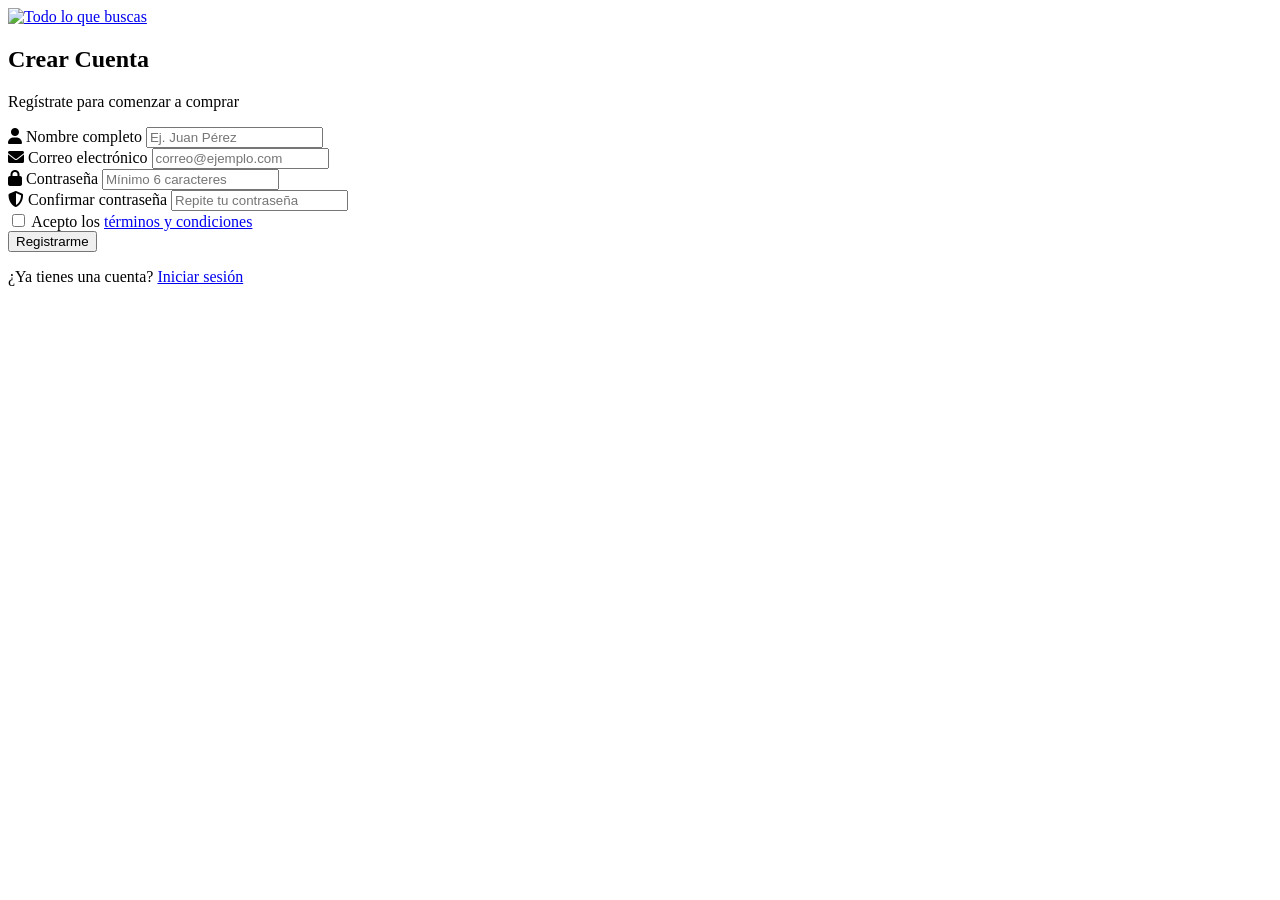
==== pages/crearCuenta.html @ 2eba312b "Form estilizado, correccion de nombres" ====
<!DOCTYPE html>
<html lang="es">
<head>
    <meta charset="UTF-8">
    <meta name="viewport" content="width=device-width, initial-scale=1.0">
    <link rel="stylesheet" href="https://cdnjs.cloudflare.com/ajax/libs/font-awesome/6.0.0-beta3/css/all.min.css">
    <link rel="stylesheet" href="/Proyecto-FRONT/styles/crearCuenta.css">
    <link rel="icon" type="image/png" href="/Proyecto-FRONT/img/logo.png">
    
    <title>Crear Cuenta - Todo lo que buscas</title>
</head>
<body>

    <header class="logo-container">
        <a href="/Proyecto-FRONT/index.html"> 
            <img src="/Proyecto-FRONT/img/logo.png" alt="Todo lo que buscas" class="logo">
        </a>
    </header>

    <main class="form-container">
        <form class="form" action="#" method="POST">
            <div class="titulo">
                <h2>Crear Cuenta</h2>
                <p class="subtitulo">Regístrate para comenzar a comprar</p>
            </div>

            <div class="nombre">
                <label for="nombre"><i class="fa-solid fa-user"></i> Nombre completo</label>
                <input type="text" id="nombre" name="nombre" placeholder="Ej. Juan Pérez" required>
            </div>

            <div class="correo">
                <label for="email"><i class="fa-solid fa-envelope"></i> Correo electrónico</label>
                <input type="email" id="email" name="email" placeholder="correo@ejemplo.com" required>
            </div>

            <div class="contraseña">
                <label for="password"><i class="fa-solid fa-lock"></i> Contraseña</label>
                <input type="password" id="password" name="password" placeholder="Mínimo 6 caracteres" minlength="6" required>
            </div>

            <div class="contraseña-conf">
                <label for="confirm-password"><i class="fa-solid fa-shield"></i> Confirmar contraseña</label>
                <input type="password" id="confirm-password" name="confirm-password" placeholder="Repite tu contraseña" minlength="6" required>
            </div>

            <div class="chapta">
                <input type="checkbox" id="terminos" required>
                <label for="terminos">Acepto los <a href="#">términos y condiciones</a></label>
            </div>

            
            <button type="submit" class="boton">Registrarme</button>

            <p class="cuenta-existente">
                ¿Ya tienes una cuenta? <a href="#">Iniciar sesión</a>
            </p>
            
        </form>
    </main>

</body>
</html>
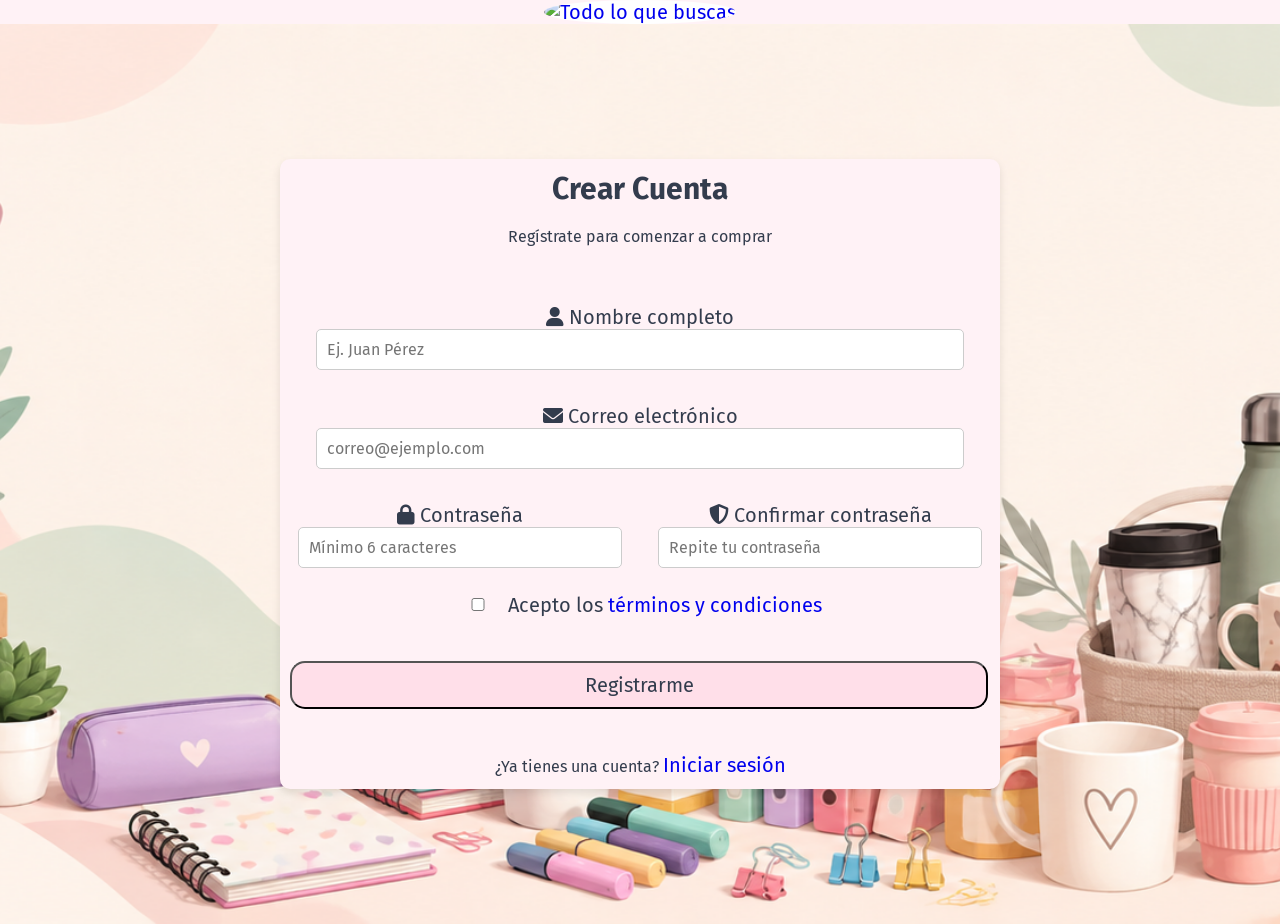
==== commit 80de31f8: "Form responsive" ====
--- a/pages/crearCuenta.html
+++ b/pages/crearCuenta.html
@@ -4,8 +4,8 @@
     <meta charset="UTF-8">
     <meta name="viewport" content="width=device-width, initial-scale=1.0">
     <link rel="stylesheet" href="https://cdnjs.cloudflare.com/ajax/libs/font-awesome/6.0.0-beta3/css/all.min.css">
-    <link rel="stylesheet" href="/Proyecto-FRONT/styles/crearCuenta.css">
-    <link rel="icon" type="image/png" href="/Proyecto-FRONT/img/logo.png">
+    <link rel="stylesheet" href="../styles/crearCuenta.css">
+    <link rel="icon" type="image/png" href="../img/logo.png">
     
     <title>Crear Cuenta - Todo lo que buscas</title>
 </head>
--- a/styles/crearCuenta.css
+++ b/styles/crearCuenta.css
@@ -0,0 +1,150 @@
+@import url('https://fonts.googleapis.com/css2?family=Fira+Sans:ital,wght@0,100;0,200;0,300;0,400;0,500;0,600;0,700;0,800;0,900;1,100;1,200;1,300;1,400;1,500;1,600;1,700;1,800;1,900&family=Roboto:ital,wght@0,100..900;1,100..900&display=swap');
+*{
+    box-sizing: border-box;
+    margin: 0;
+    padding: 0;
+    font-family: 'Fira Sans', sans-serif;
+    font-size: 20px;
+    text-decoration: none;  
+}
+
+.logo-container{
+    display: flex;
+    width: 100%;
+    height: 100%;
+    align-items: center;
+    justify-content: center;
+    background-color: #FFF2F6;
+}
+
+.logo-container .logo{
+    height: 80px;
+    width: auto;
+    background-color: #ffffff;
+    transition: all 0.5s;
+    border-radius: 50%;
+}
+
+.logo-container .logo:hover{
+    transform: scale(1.1);
+}
+
+.form-container{
+    display: flex;
+    justify-content: center;
+    align-items: center;
+    height: 100vh;
+    flex-direction: column;
+    background-image: url('../img/hero.png');
+    background-size: cover;
+    background-position: center;
+}
+
+.form{
+    display: grid;
+    grid-template-columns: repeat(2, 1fr);
+    grid-template-rows: repeat(7, auto);
+    width: 80vh;
+    height: 70vh;
+    align-items: center;
+    justify-content: center;
+    text-align: center;
+    background-color: #FFF2F6;
+    box-shadow: 0px 4px 8px rgba(0, 0, 0, 0.1);
+    border-radius: 10px;
+    color: #333C4D;
+}
+
+.form .titulo{
+    grid-column: 1 / -1;
+    margin-bottom: 15px;
+}
+
+.form .titulo h2{
+    font-size: 30px;
+    margin-bottom: 20px;
+}
+
+.form .titulo p{
+    font-size: 16px;
+    margin-bottom: 20px;
+}
+
+.form .nombre{
+    grid-column: 1 / -1;
+    margin-bottom: 10px;
+}
+
+.form .correo{
+    grid-column: 1 / -1;
+    margin-bottom: 10px;
+}
+
+.form .chapta{
+    grid-column: 1 / -1;
+    margin-bottom: 10px;
+    text-align: center;
+    text-decoration: none;
+}
+
+.form .boton{
+    grid-column: 1 / -1;
+    margin: 10px;
+    width: 97%;
+    background-color: #FFDFE9;
+    color: #333C4D;
+    text-decoration: none;
+    padding: 10px 20px;
+    border-radius: 15px;
+    transition: all 0.5s;
+}
+
+.form .boton:hover{
+    transform: scale(1.01);
+    background-color: #FFF2F6;
+}
+
+.form input{
+    width: 90%;
+    padding: 10px;
+    border-radius: 5px;
+    border: 1px solid #ccc;
+    font-size: 16px;
+}
+
+.form .chapta{
+    display: flex;
+    justify-content: center;
+    align-items: center;
+    margin-bottom: 10px;
+    font-size: 16px;
+    color: #333C4D;
+}
+
+.form .chapta input{
+    margin-right: 10px;
+    width: 40px;
+}
+
+.cuenta-existente{
+    grid-column: 1 / -1;
+    background-color: #FFF2F6;
+    text-align: center;
+    border-radius: 10px;
+    margin-top: 10px;
+    font-size: 16px;
+    color: #333C4D;
+}
+
+/*Media Query*/
+
+@media (max-width: 768px){
+    .form {
+        display: grid;
+
+        grid-template-columns: 1fr;
+        grid-template-rows: repeat(8, auto);
+        width: 80%;
+        height: 90%;
+    }
+}
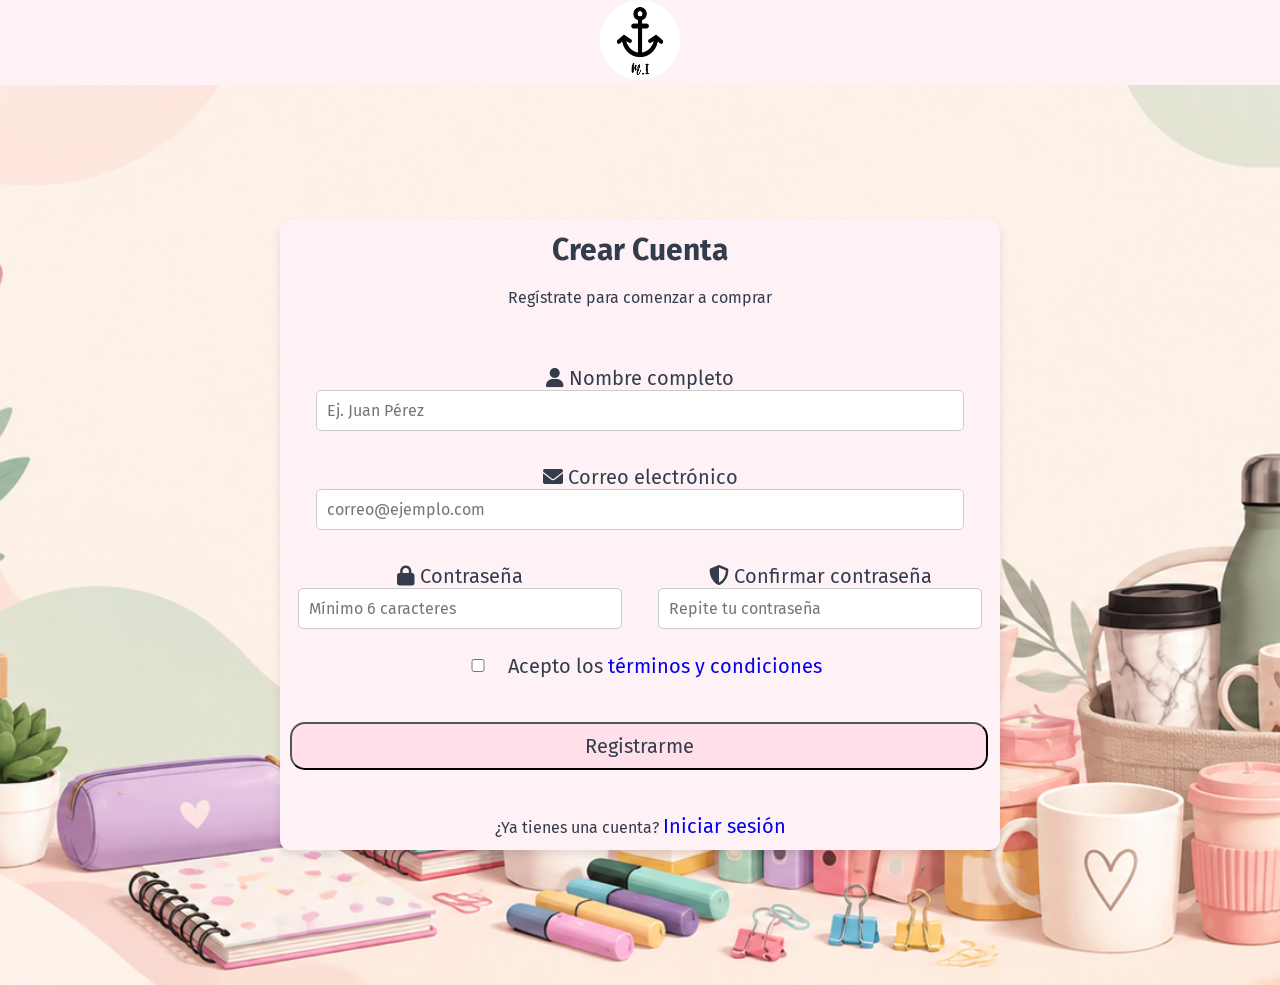
==== commit ba74aa63: "Update logo link and image source in crearCuenta.html" ====
--- a/pages/crearCuenta.html
+++ b/pages/crearCuenta.html
@@ -12,8 +12,8 @@
 <body>
 
     <header class="logo-container">
-        <a href="/Proyecto-FRONT/index.html"> 
-            <img src="/Proyecto-FRONT/img/logo.png" alt="Todo lo que buscas" class="logo">
+        <a href="../index.html"> 
+            <img src="../img/logo.png" alt="Todo lo que buscas" class="logo">
         </a>
     </header>
 
@@ -60,4 +60,4 @@
     </main>
 
 </body>
-</html>+</html>
